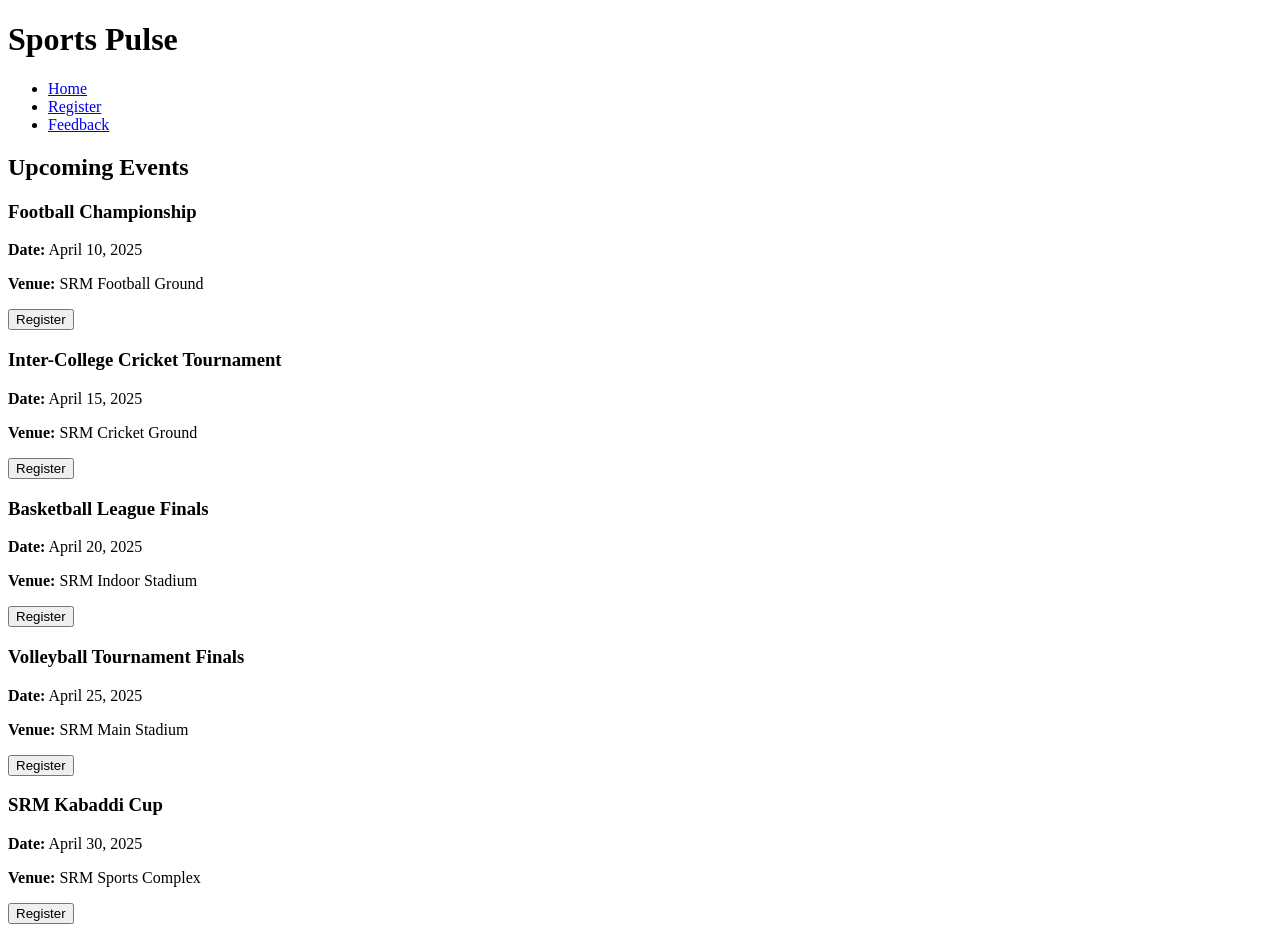
==== upcoming-events.html @ d72525cc "Create upcoming-events.html" ====
<!DOCTYPE html>
<html lang="en">
<head>
    <meta charset="UTF-8">
    <meta name="viewport" content="width=device-width, initial-scale=1.0">
    <title>Upcoming Events - Sports Pulse</title>
    <link rel="stylesheet" href="styles.css">
</head>
<body>
    <header>
        <div class="container">
            <h1>Sports Pulse</h1>
            <nav>
                <ul>
                    <li><a href="index.html">Home</a></li>
                    <li><a href="register.html">Register</a></li>
                    <li><a href="feedback.html">Feedback</a></li>
                </ul>
            </nav>
        </div>
    </header>

    <section class="events-section">
        <div class="container">
            <h2>Upcoming Events</h2>
            <div class="event">
                <h3>Football Championship</h3>
                <p><strong>Date:</strong> April 10, 2025</p>
                <p><strong>Venue:</strong> SRM Football Ground</p>
                <button onclick="location.href='register.html?event=football'">Register</button>
            </div>

            <!-- Cricket Event -->
            <div class="event">
                <h3>Inter-College Cricket Tournament</h3>
                <p><strong>Date:</strong> April 15, 2025</p>
                <p><strong>Venue:</strong> SRM Cricket Ground</p>
                <button onclick="location.href='register.html?event=cricket'">Register</button>
            </div>

            <!-- Basketball Event -->
            <div class="event">
                <h3>Basketball League Finals</h3>
                <p><strong>Date:</strong> April 20, 2025</p>
                <p><strong>Venue:</strong> SRM Indoor Stadium</p>
                <button onclick="location.href='register.html?event=basketball'">Register</button>
            </div>

            <!-- Volleyball Event -->
            <div class="event">
                <h3>Volleyball Tournament Finals</h3>
                <p><strong>Date:</strong> April 25, 2025</p>
                <p><strong>Venue:</strong> SRM Main Stadium</p>
                <button onclick="location.href='register.html?event=volleyball'">Register</button>
            </div>

            <!-- Kabaddi Event -->
            <div class="event">
                <h3>SRM Kabaddi Cup</h3>
                <p><strong>Date:</strong> April 30, 2025</p>
                <p><strong>Venue:</strong> SRM Sports Complex</p>
                <button onclick="location.href='register.html?event=kabaddi'">Register</button>
            </div>

        </div>   
    </section>
</body>
</html>
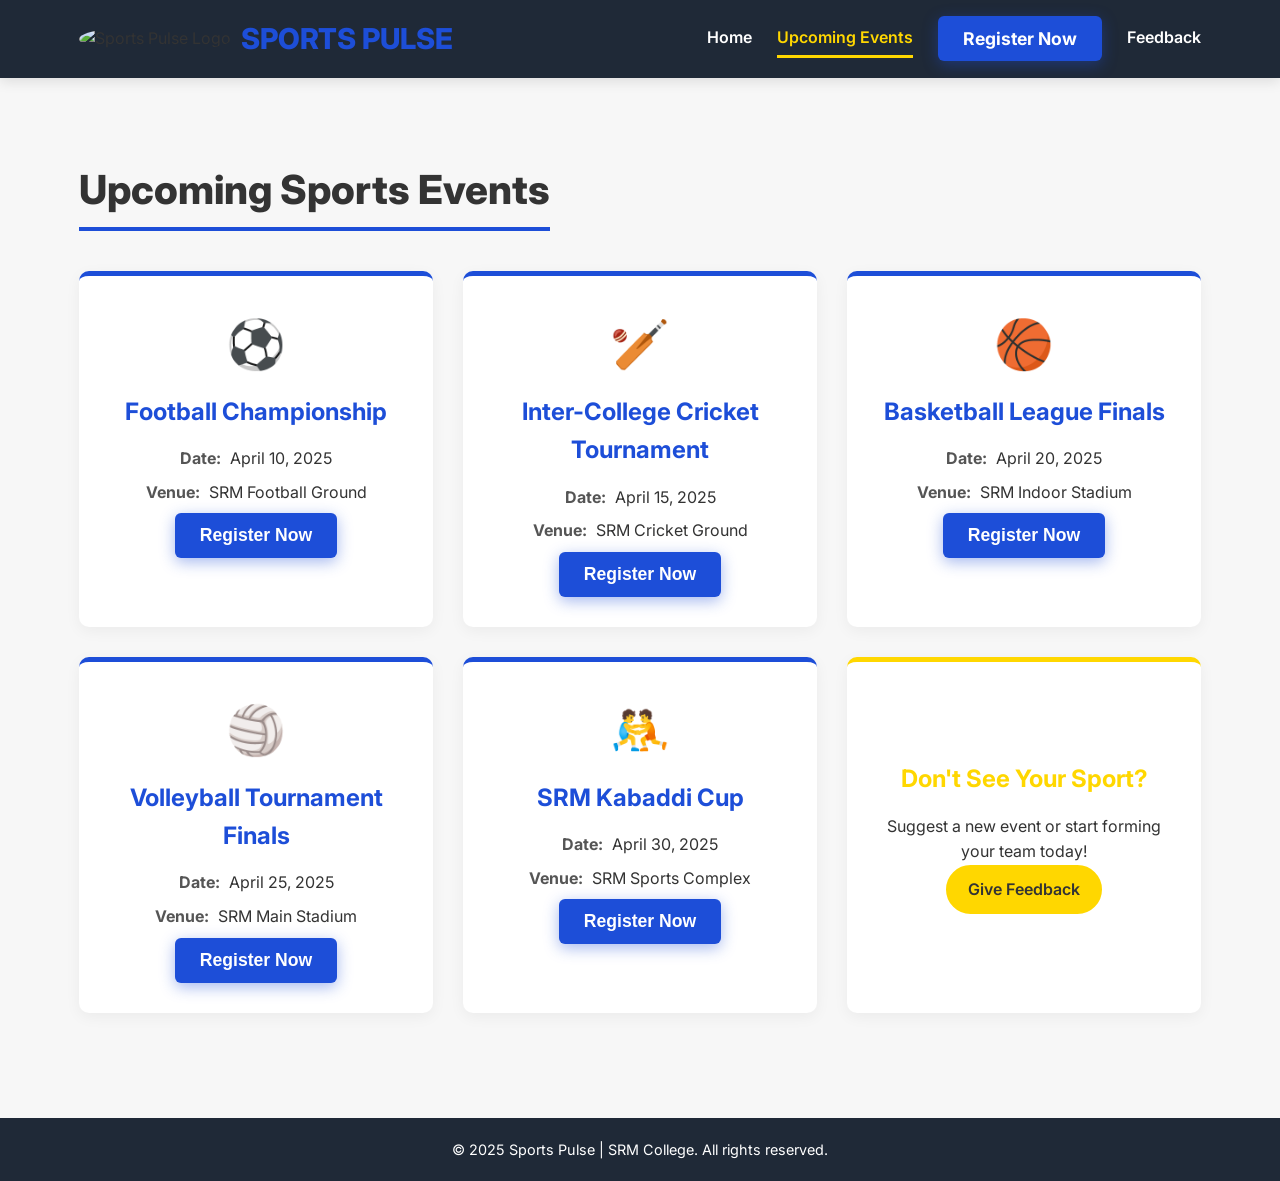
==== commit 15333394: "Update upcoming-events.html" ====
--- a/upcoming-events.html
+++ b/upcoming-events.html
@@ -3,66 +3,95 @@
 <head>
     <meta charset="UTF-8">
     <meta name="viewport" content="width=device-width, initial-scale=1.0">
-    <title>Upcoming Events - Sports Pulse</title>
-    <link rel="stylesheet" href="styles.css">
+    <title>Upcoming Events</title>
+    <link rel="stylesheet" href="styles.css"> 
+    <link href="https://fonts.googleapis.com/css2?family=Inter:wght@400;600;700;800&display=swap" rel="stylesheet">
 </head>
+
 <body>
+
     <header>
-        <div class="container">
-            <h1>Sports Pulse</h1>
+        <div class="container header-container">
+            <div class="logo-group">
+                <div class="logo">
+                    <img src="SPlogo.jpg" alt="Sports Pulse Logo">
+                </div>
+                <h1>SPORTS PULSE <span style="font-weight: 500; font-size: 0.7em; color: #ccc;"></span></h1>
+            </div>
+            
             <nav>
                 <ul>
                     <li><a href="index.html">Home</a></li>
-                    <li><a href="register.html">Register</a></li>
+                    <li><a href="upcoming-events.html" class="active">Upcoming Events</a></li>
+                    <li><a href="register.html" class="btn-primary">Register Now</a></li>
                     <li><a href="feedback.html">Feedback</a></li>
                 </ul>
             </nav>
         </div>
     </header>
 
-    <section class="events-section">
+    <main>
+        <section class="events-section">
+            <div class="container">
+                <h2>Upcoming Sports Events</h2>
+                
+                <div class="event-grid">
+
+                    <div class="event-card">
+                        <span class="sport-icon">⚽</span>
+                        <h3>Football Championship</h3>
+                        <p class="event-detail"><span class="label">Date:</span> April 10, 2025</p>
+                        <p class="event-detail"><span class="label">Venue:</span> SRM Football Ground</p>
+                        <button class="btn-primary" onclick="location.href='register.html?event=football'">Register Now</button>
+                    </div>
+
+                    <div class="event-card">
+                        <span class="sport-icon">🏏</span>
+                        <h3>Inter-College Cricket Tournament</h3>
+                        <p class="event-detail"><span class="label">Date:</span> April 15, 2025</p>
+                        <p class="event-detail"><span class="label">Venue:</span> SRM Cricket Ground</p>
+                        <button class="btn-primary" onclick="location.href='register.html?event=cricket'">Register Now</button>
+                    </div>
+
+                    <div class="event-card">
+                        <span class="sport-icon">🏀</span>
+                        <h3>Basketball League Finals</h3>
+                        <p class="event-detail"><span class="label">Date:</span> April 20, 2025</p>
+                        <p class="event-detail"><span class="label">Venue:</span> SRM Indoor Stadium</p>
+                        <button class="btn-primary" onclick="location.href='register.html?event=basketball'">Register Now</button>
+                    </div>
+
+                    <div class="event-card">
+                        <span class="sport-icon">🏐</span>
+                        <h3>Volleyball Tournament Finals</h3>
+                        <p class="event-detail"><span class="label">Date:</span> April 25, 2025</p>
+                        <p class="event-detail"><span class="label">Venue:</span> SRM Main Stadium</p>
+                        <button class="btn-primary" onclick="location.href='register.html?event=volleyball'">Register Now</button>
+                    </div>
+
+                    <div class="event-card">
+                        <span class="sport-icon">🤼</span>
+                        <h3>SRM Kabaddi Cup</h3>
+                        <p class="event-detail"><span class="label">Date:</span> April 30, 2025</p>
+                        <p class="event-detail"><span class="label">Venue:</span> SRM Sports Complex</p>
+                        <button class="btn-primary" onclick="location.href='register.html?event=kabaddi'">Register Now</button>
+                    </div>
+
+                    <div class="event-card cta-card">
+                        <h3>Don't See Your Sport?</h3>
+                        <p>Suggest a new event or start forming your team today!</p>
+                        <a href="feedback.html" class="btn-accent" style="text-decoration: none;">Give Feedback</a>
+                    </div>
+                    
+                </div>
+            </div>   
+        </section>
+    </main>
+
+    <footer>
         <div class="container">
-            <h2>Upcoming Events</h2>
-            <div class="event">
-                <h3>Football Championship</h3>
-                <p><strong>Date:</strong> April 10, 2025</p>
-                <p><strong>Venue:</strong> SRM Football Ground</p>
-                <button onclick="location.href='register.html?event=football'">Register</button>
-            </div>
-
-            <!-- Cricket Event -->
-            <div class="event">
-                <h3>Inter-College Cricket Tournament</h3>
-                <p><strong>Date:</strong> April 15, 2025</p>
-                <p><strong>Venue:</strong> SRM Cricket Ground</p>
-                <button onclick="location.href='register.html?event=cricket'">Register</button>
-            </div>
-
-            <!-- Basketball Event -->
-            <div class="event">
-                <h3>Basketball League Finals</h3>
-                <p><strong>Date:</strong> April 20, 2025</p>
-                <p><strong>Venue:</strong> SRM Indoor Stadium</p>
-                <button onclick="location.href='register.html?event=basketball'">Register</button>
-            </div>
-
-            <!-- Volleyball Event -->
-            <div class="event">
-                <h3>Volleyball Tournament Finals</h3>
-                <p><strong>Date:</strong> April 25, 2025</p>
-                <p><strong>Venue:</strong> SRM Main Stadium</p>
-                <button onclick="location.href='register.html?event=volleyball'">Register</button>
-            </div>
-
-            <!-- Kabaddi Event -->
-            <div class="event">
-                <h3>SRM Kabaddi Cup</h3>
-                <p><strong>Date:</strong> April 30, 2025</p>
-                <p><strong>Venue:</strong> SRM Sports Complex</p>
-                <button onclick="location.href='register.html?event=kabaddi'">Register</button>
-            </div>
-
-        </div>   
-    </section>
+            <p>&copy; 2025 Sports Pulse | SRM College. All rights reserved.</p>
+        </div>
+    </footer>
 </body>
 </html>
--- a/styles.css
+++ b/styles.css
@@ -0,0 +1,471 @@
+:root {
+    --color-primary: #1D4ED8; /* Strong Blue (SRM/Sports Focus) */
+    --color-hover-dark: #102A65; /* NEW: Darker shade for primary button hover */
+    --color-accent: #FFD700; /* Gold/Yellow (Your original accent) */
+    --color-background-light: #F7F7F7; /* Clean White/Light Gray */
+    --color-background-dark: #1F2937; /* Dark Gray for Footer/Headers */
+    --color-text-dark: #333333;
+    --color-text-light: #FFFFFF;
+    
+    /* Modern Typography */
+    --font-primary: 'Inter', sans-serif; 
+    --font-secondary: 'Roboto', sans-serif;
+    
+    --transition-speed: 0.3s;
+}
+* {
+    margin: 0;
+    padding: 0;
+    box-sizing: border-box;
+}
+
+body {
+    font-family: var(--font-primary);
+    color: var(--color-text-dark);
+    background-color: var(--color-background-light);
+    line-height: 1.6;
+}
+
+.container {
+    width: 90%;
+    max-width: 1200px; /* Max width for large screens */
+    margin: 0 auto;
+    padding: 0 15px;
+}
+
+header {
+    background-color: var(--color-background-dark);
+    padding: 1rem 0;
+    position: sticky;
+    width: 100%;
+    top: 0;
+    z-index: 1000;
+    box-shadow: 0 4px 12px rgba(0, 0, 0, 0.1); /* Subtle, clean shadow */
+}
+
+.header-container {
+    display: flex;
+    align-items: center;
+    justify-content: space-between;
+}
+
+.logo-group {
+    display: flex;
+    align-items: center;
+    gap: 10px;
+}
+
+.logo img {
+    height: 40px; 
+    width: auto;
+    border-radius: 50%; /* Modern circle logo */
+}
+
+header h1 {
+    font-size: 1.8rem;
+    font-weight: 800;
+    color: var(--color-primary); /* Primary color title */
+    margin: 0;
+}
+
+nav ul {
+    list-style-type: none;
+    display: flex;
+    gap: 25px; /* Spacing between links */
+}
+
+nav ul li a {
+    color: var(--color-text-light);
+    text-decoration: none;
+    font-size: 1rem;
+    font-weight: 600;
+    padding: 8px 0;
+    transition: color var(--transition-speed);
+    border-bottom: 3px solid transparent; /* Clean underline effect base */
+}
+
+nav ul li a:hover,
+nav ul li a.active {
+    color: var(--color-accent);
+    border-bottom-color: var(--color-accent);
+}
+
+.btn-primary {
+    background-color: var(--color-primary);
+    color: var(--color-text-light);
+    padding: 12px 25px;
+    font-size: 1.1rem;
+    font-weight: 700;
+    border: none;
+    border-radius: 6px;
+    cursor: pointer;
+    text-decoration: none; /* Ensure no underline if used on an <a> tag */
+    transition: all var(--transition-speed) ease;
+    box-shadow: 0 4px 15px rgba(29, 78, 216, 0.4);
+}
+
+/* CORRECTED: Changed hover to dark navy blue for better contrast */
+.btn-primary:hover {
+    background-color: var(--color-hover-dark); 
+    transform: translateY(-2px);
+    box-shadow: 0 6px 20px rgba(29, 78, 216, 0.6);
+}
+
+.btn-accent {
+    background-color: var(--color-accent);
+    color: var(--color-text-dark);
+    padding: 10px 20px;
+    border: 2px solid var(--color-accent);
+    border-radius: 50px; /* Pill shape for forms */
+    font-weight: 600;
+    text-decoration: none; /* Ensure no underline if used on an <a> tag */
+    transition: all var(--transition-speed);
+}
+
+.btn-accent:hover {
+    background-color: var(--color-text-dark);
+    color: var(--color-accent);
+}
+
+section {
+    padding: 60px 0;
+}
+
+h2 {
+    font-size: 2.5rem;
+    font-weight: 800;
+    text-align: center;
+    margin-bottom: 40px;
+    color: var(--color-text-dark);
+    border-bottom: 4px solid var(--color-primary);
+    display: inline-block;
+    padding-bottom: 5px;
+}
+
+.news-grid {
+    display: grid;
+    grid-template-columns: repeat(auto-fit, minmax(300px, 1fr));
+    gap: 30px;
+}
+
+.news-box {
+    /* Made anchor tag look like a block */
+    display: block; 
+    text-decoration: none; /* IMPORTANT: Removes underline from the clickable card */
+    color: var(--color-text-dark); 
+    
+    background-color: var(--color-text-light);
+    border-radius: 12px;
+    overflow: hidden;
+    box-shadow: 0 5px 20px rgba(0, 0, 0, 0.1);
+    transition: transform var(--transition-speed), box-shadow var(--transition-speed);
+    cursor: pointer; /* Indicate clickability */
+}
+
+.news-box:hover {
+    transform: translateY(-5px);
+    box-shadow: 0 10px 30px rgba(0, 0, 0, 0.15);
+}
+
+.news-img {
+    width: 100%;
+    height: 200px;
+    object-fit: cover;
+}
+
+.news-content {
+    padding: 20px;
+}
+
+.news-content h3 {
+    font-size: 1.35rem;
+    font-weight: 700;
+    margin-bottom: 10px;
+    color: var(--color-primary);
+}
+
+.news-content p {
+    font-size: 0.95rem;
+    color: #555;
+}
+
+.form-card {
+    background-color: var(--color-text-light);
+    padding: 40px;
+    border-radius: 12px;
+    max-width: 600px;
+    margin: 40px auto;
+    box-shadow: 0 10px 30px rgba(0, 0, 0, 0.1);
+}
+
+.form-group {
+    margin-bottom: 20px;
+}
+
+.form-card label {
+    display: block;
+    font-size: 1rem;
+    font-weight: 600;
+    margin-bottom: 8px;
+    color: var(--color-text-dark);
+}
+
+.form-card input:not([type="submit"]),
+.form-card select,
+.form-card textarea {
+    width: 100%;
+    padding: 12px;
+    font-size: 1rem;
+    border: 1px solid #ddd;
+    border-radius: 6px;
+    transition: border-color var(--transition-speed), box-shadow var(--transition-speed);
+}
+
+.form-card input:focus,
+.form-card select:focus,
+.form-card textarea:focus {
+    border-color: var(--color-primary);
+    outline: none;
+    box-shadow: 0 0 0 3px rgba(29, 78, 216, 0.2);
+}
+
+.form-card textarea {
+    resize: vertical;
+    min-height: 120px;
+}
+
+/* Form Select/Dropdown Arrow Styling */
+.registration-form select {
+    appearance: none; 
+    background-image: url('data:image/svg+xml;utf8,<svg xmlns="http://www.w3.org/2000/svg" viewBox="0 0 20 20" fill="%23333333"><path fill-rule="evenodd" d="M5.293 7.293a1 1 0 011.414 0L10 10.586l3.293-3.293a1 1 0 111.414 1.414l-4 4a1 1 0 01-1.414 0l-4-4a1 1 0 010-1.414z" clip-rule="evenodd" /></svg>');
+    background-repeat: no-repeat;
+    background-position: right 1rem center;
+    background-size: 1.5em;
+    padding-right: 3rem;
+}
+
+.message-area {
+    min-height: 20px; 
+    margin-bottom: 20px;
+    text-align: center;
+}
+
+.success-message {
+    padding: 15px;
+    background-color: #d1e7dd; 
+    color: #0f5132; 
+    border: 1px solid #badbcc;
+    border-radius: 8px;
+    font-weight: 600;
+}
+
+.error-message {
+    padding: 15px;
+    background-color: #f8d7da; 
+    color: #842029; 
+    border: 1px solid #f5c2c7;
+    border-radius: 8px;
+    font-weight: 600;
+}
+
+.loading {
+    padding: 15px;
+    color: var(--color-primary);
+    font-style: italic;
+}
+
+footer {
+    background-color: var(--color-background-dark);
+    text-align: center;
+    padding: 20px 0;
+    color: var(--color-text-light);
+    font-size: 0.9rem;
+    margin-top: auto; 
+}
+
+footer p {
+    margin: 0;
+}
+
+.events-section {
+    padding: 80px 0;
+}
+
+.event-grid {
+    display: grid;
+    grid-template-columns: repeat(auto-fit, minmax(300px, 1fr));
+    gap: 30px;
+}
+
+.event-card {
+    background-color: var(--color-text-light);
+    padding: 30px;
+    border-radius: 10px;
+    box-shadow: 0 4px 15px rgba(0, 0, 0, 0.05);
+    border-top: 5px solid var(--color-primary); 
+    text-align: center;
+    transition: transform 0.3s ease, box-shadow 0.3s ease;
+}
+
+.event-card:hover {
+    transform: translateY(-5px); 
+    box-shadow: 0 10px 30px rgba(0, 0, 0, 0.1);
+}
+
+.sport-icon {
+    display: block;
+    font-size: 3rem;
+    margin-bottom: 10px;
+}
+
+.event-card h3 {
+    font-size: 1.5rem;
+    font-weight: 700;
+    color: var(--color-primary);
+    margin-bottom: 15px;
+}
+
+.event-detail {
+    font-size: 1rem;
+    margin-bottom: 8px;
+    color: var(--color-text-dark);
+}
+
+.event-detail .label {
+    font-weight: 700;
+    color: #555;
+    margin-right: 5px;
+}
+
+.cta-card {
+    border-top: 5px solid var(--color-accent);
+    display: flex;
+    flex-direction: column;
+    justify-content: center;
+    align-items: center;
+    text-align: center;
+}
+
+.cta-card h3 {
+    color: var(--color-accent);
+}
+
+.modal {
+    display: none; 
+    position: fixed; 
+    z-index: 2000; 
+    left: 0;
+    top: 0;
+    width: 100%;
+    height: 100%;
+    overflow: auto;
+    background-color: rgba(0, 0, 0, 0.8); 
+    align-items: center; 
+    justify-content: center;
+}
+
+.modal-content {
+    background-color: var(--color-background-light);
+    margin: 10% auto;
+    padding: 40px;
+    border-radius: 10px;
+    box-shadow: 0 10px 40px rgba(0, 0, 0, 0.5);
+    width: 90%;
+    max-width: 800px;
+    position: relative;
+    animation-name: animatetop;
+    animation-duration: 0.4s;
+}
+
+@keyframes animatetop {
+    from {top: -300px; opacity: 0} 
+    to {top: 0; opacity: 1}
+}
+
+.close-btn {
+    color: #aaa;
+    float: right;
+    font-size: 36px;
+    font-weight: bold;
+    position: absolute;
+    top: 10px;
+    right: 20px;
+    transition: color 0.3s;
+}
+
+.close-btn:hover,
+.close-btn:focus {
+    color: var(--color-primary);
+    text-decoration: none;
+    cursor: pointer;
+}
+
+.modal-img {
+    width: 100%;
+    height: auto;
+    max-height: 400px;
+    object-fit: cover;
+    border-radius: 8px;
+    margin-bottom: 20px;
+}
+
+.modal-content h3 {
+    font-size: 2rem;
+    color: var(--color-primary);
+    margin-bottom: 5px;
+}
+
+.modal-date {
+    font-style: italic;
+    color: #666;
+    margin-bottom: 20px;
+    display: block;
+    border-bottom: 1px solid #eee;
+    padding-bottom: 10px;
+}
+
+@media (max-width: 992px) {
+    .header-container {
+        flex-direction: column;
+        text-align: center;
+    }
+    
+    nav ul {
+        justify-content: center;
+        margin-top: 15px;
+    }
+
+    h2 {
+        font-size: 2rem;
+    }
+}
+
+@media (max-width: 600px) {
+    header h1 {
+        font-size: 1.5rem;
+    }
+    
+    .logo img {
+        height: 35px;
+    }
+
+    nav ul {
+        flex-direction: column;
+        gap: 10px;
+        margin-top: 10px;
+    }
+    
+    nav ul li a {
+        font-size: 0.9rem;
+        padding: 5px 0;
+    }
+
+    .form-card {
+        padding: 25px;
+        margin: 20px auto;
+    }
+
+    .news-grid {
+        grid-template-columns: 1fr; 
+    }
+}
